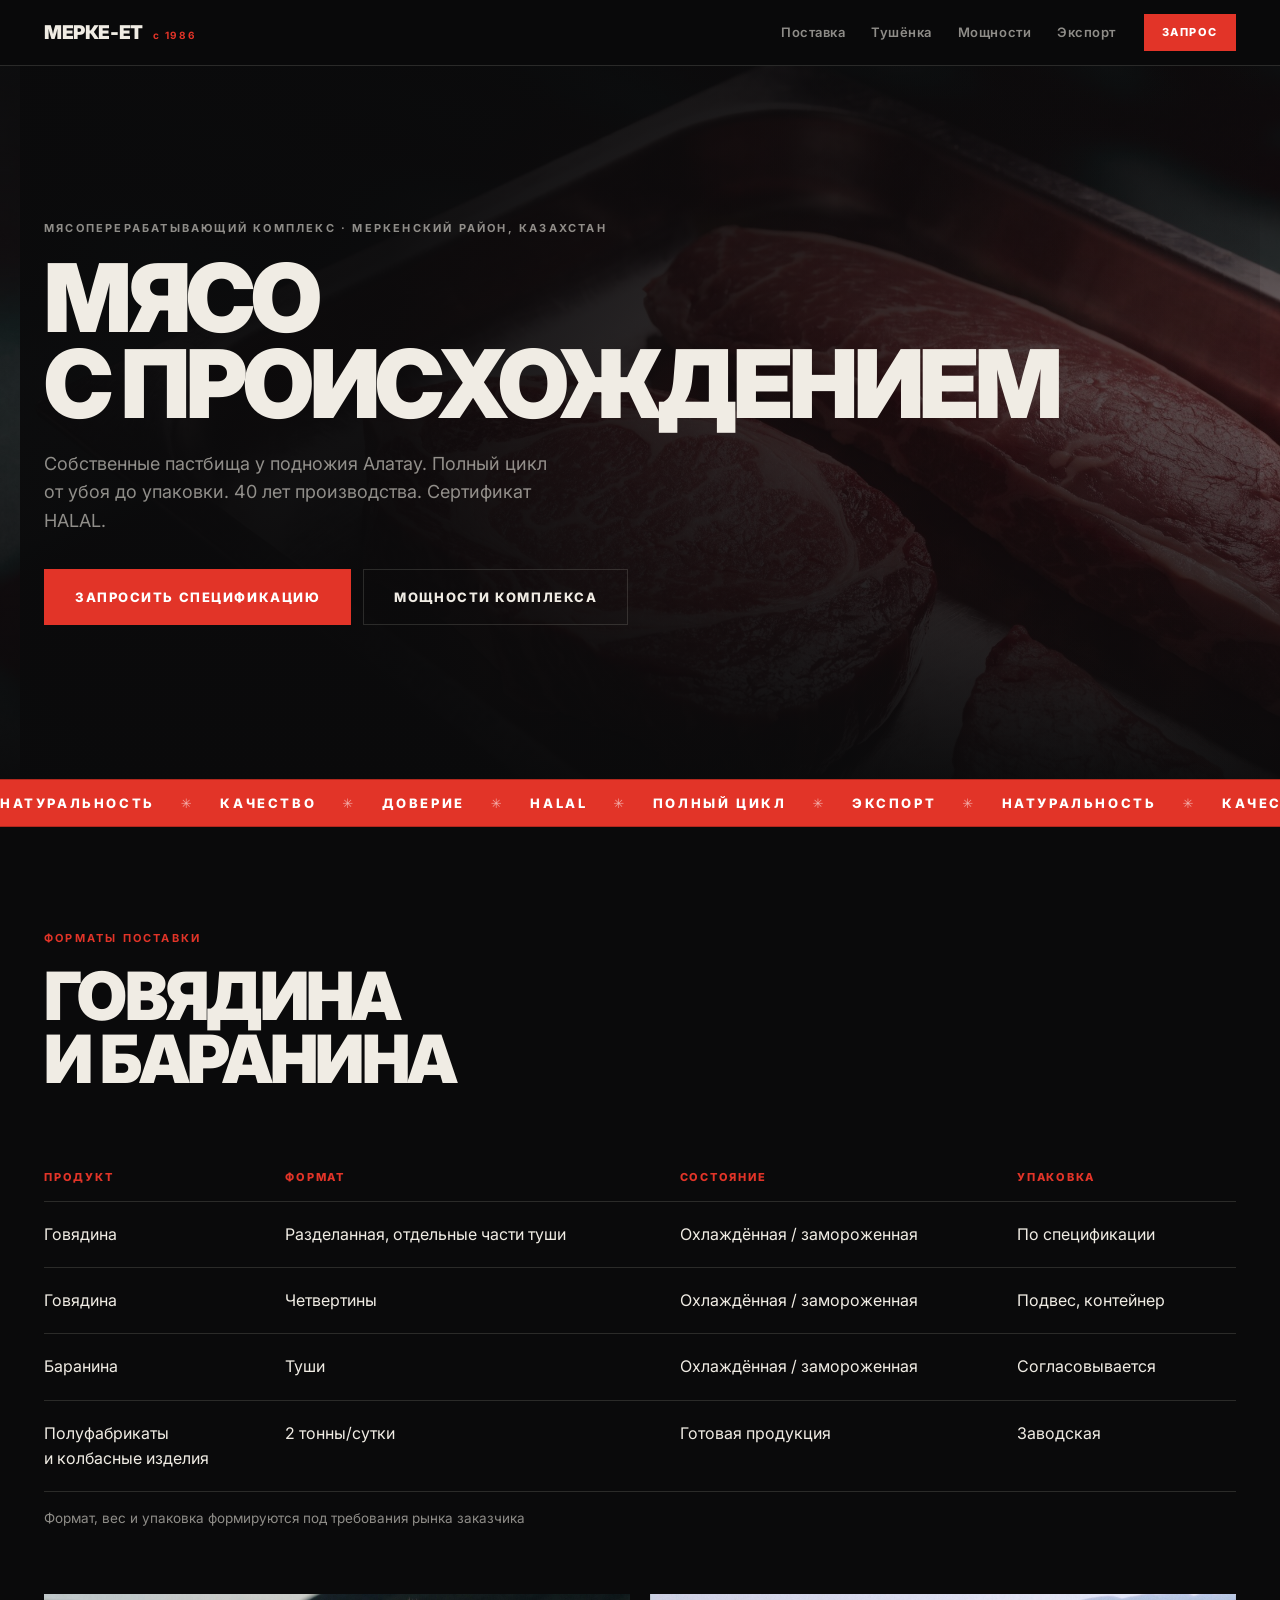
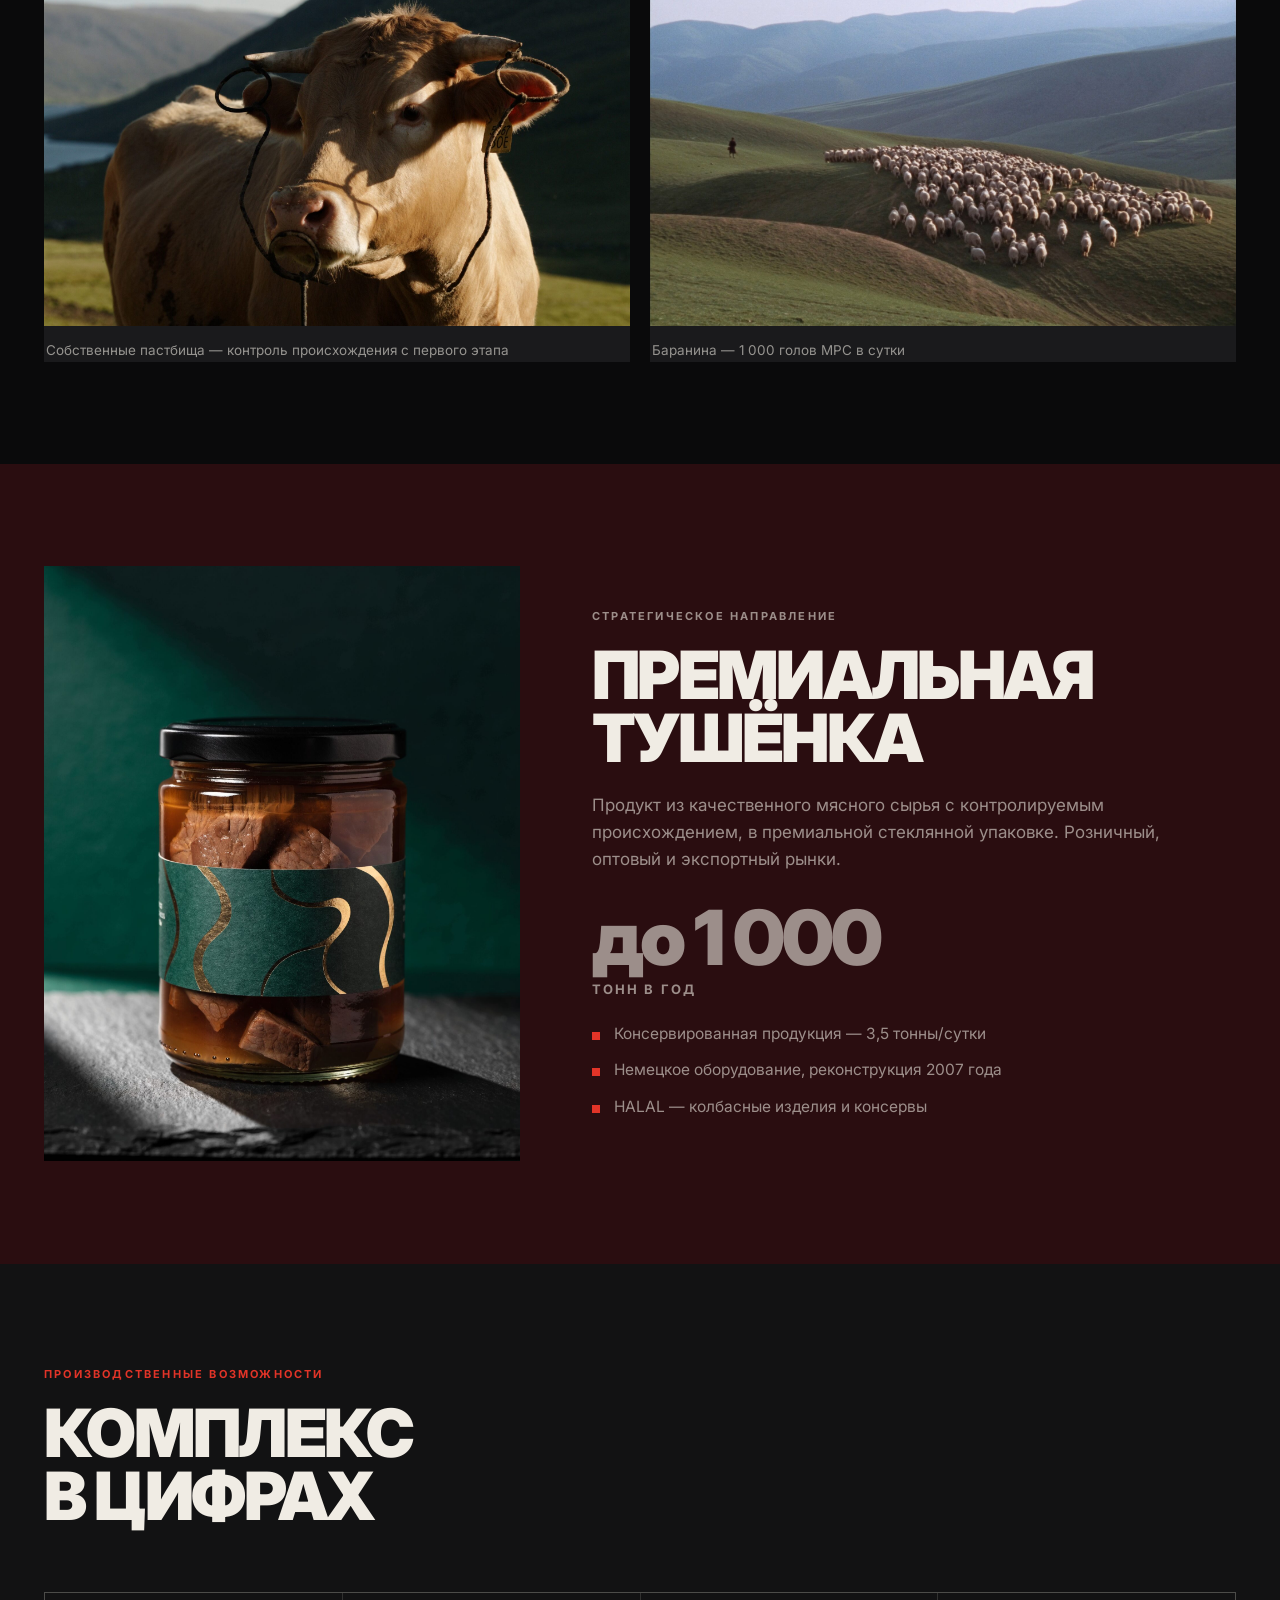
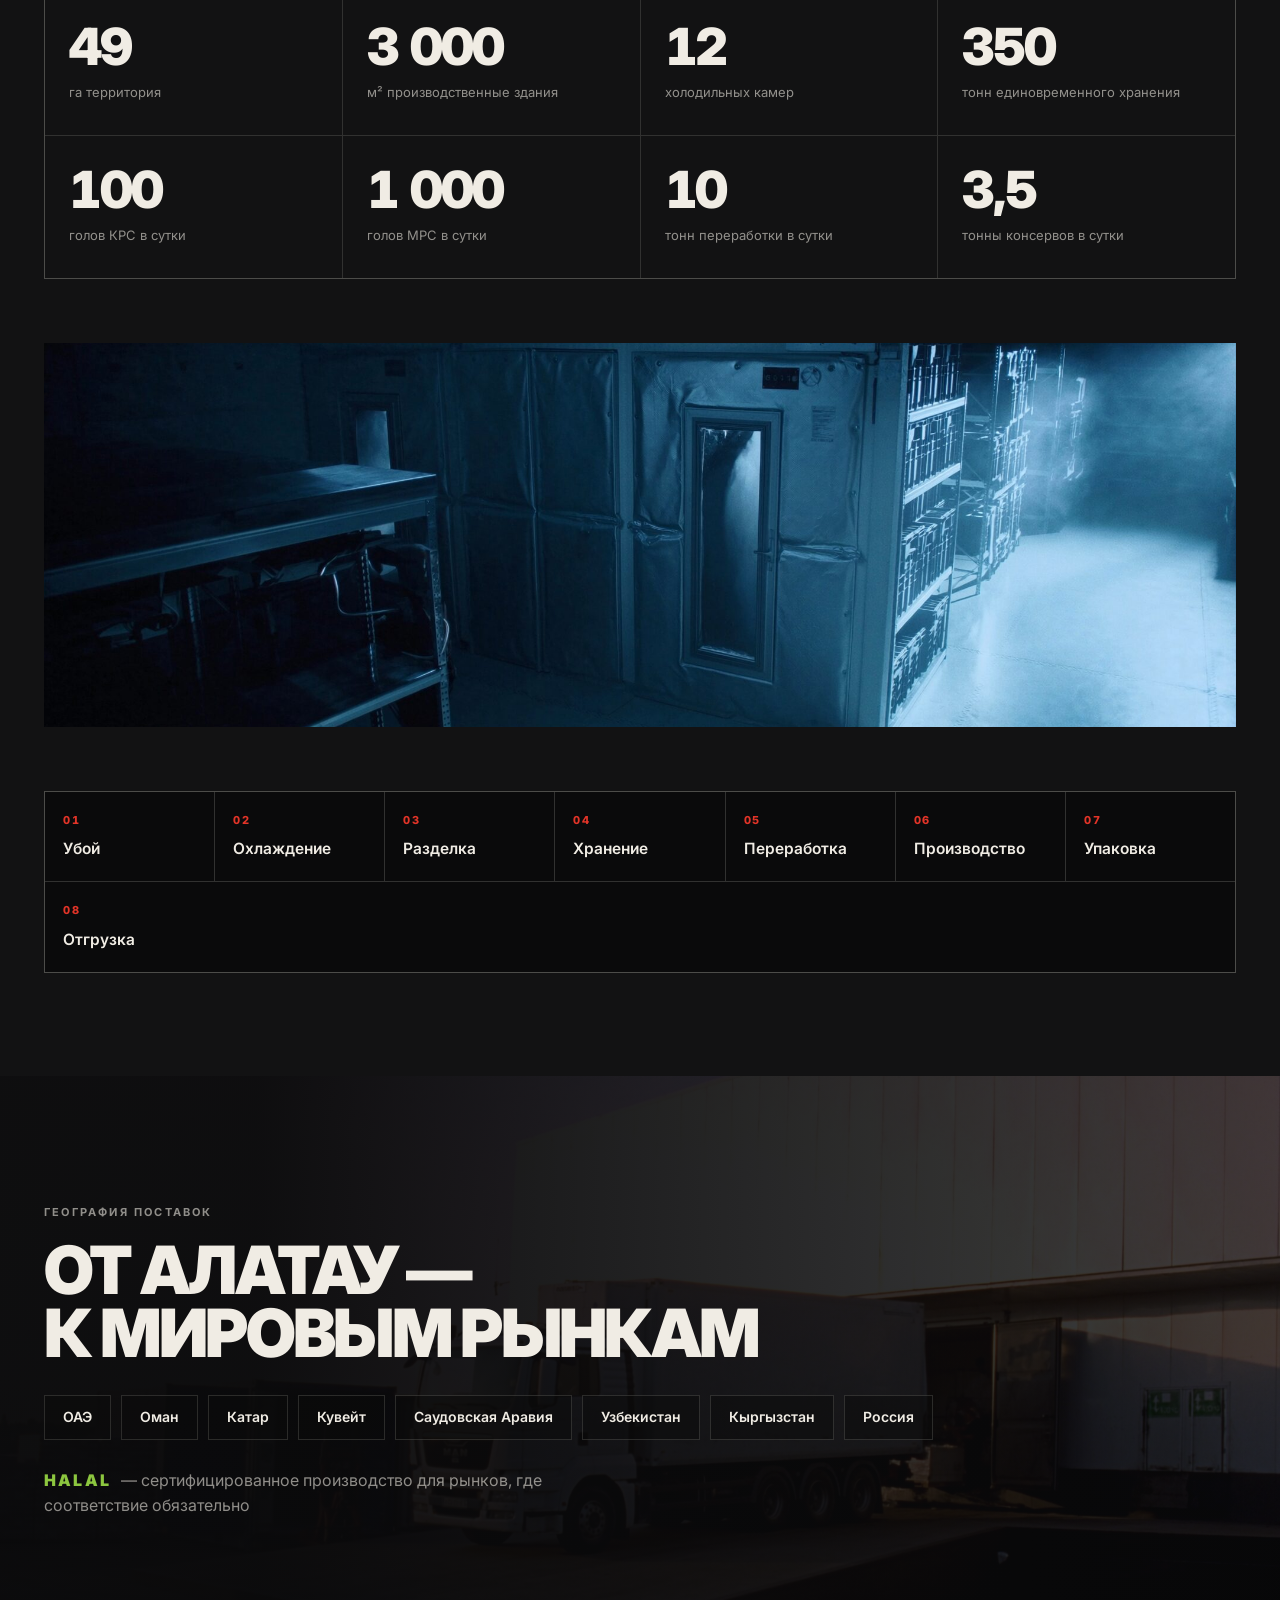
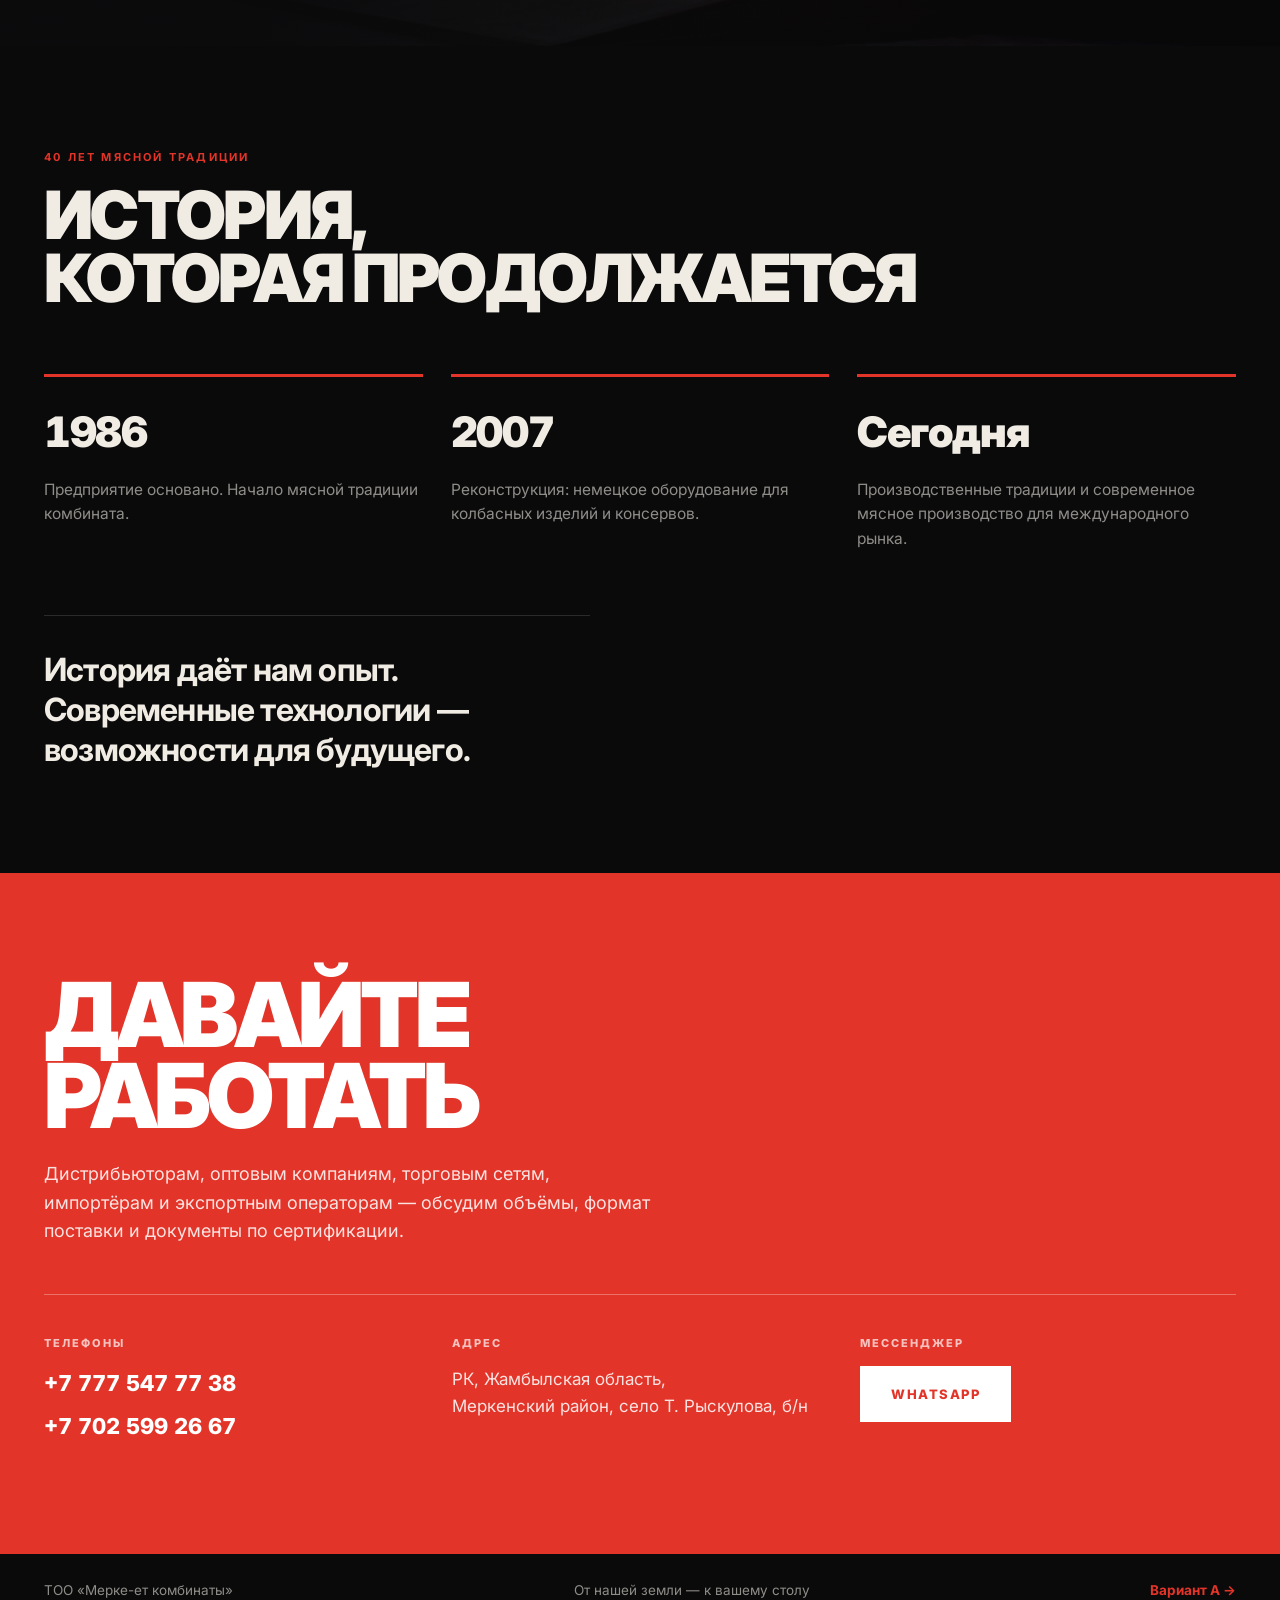
==== dark.html @ 7231f608 "Добавить вариант B — «мясной цех» Второй визуал на том же контенте: чёрный фон, плакатная типографик" ====
<!DOCTYPE html>
<html lang="ru">
<head>
<meta charset="utf-8"/>
<meta name="viewport" content="width=device-width,initial-scale=1"/>
<title>МЕРКЕ-ЕТ — вариант B</title>
<meta name="description" content="Мясоперерабатывающий комплекс «МЕРКЕ-ЕТ»: собственное сырьё, полный цикл, HALAL, экспорт. Альтернативный визуал."/>
<link rel="preconnect" href="https://fonts.googleapis.com"/>
<link rel="preconnect" href="https://fonts.gstatic.com" crossorigin/>
<link rel="stylesheet" href="https://fonts.googleapis.com/css2?family=Inter:wght@400;500;600;700;800;900&display=swap"/>
<link rel="stylesheet" href="assets/css/dark.css"/>
</head>
<body>

<header class="bar">
  <div class="bar__in">
    <a class="logo" href="#top">МЕРКЕ-ЕТ<span>с 1986</span></a>
    <nav class="menu">
      <a href="#supply">Поставка</a>
      <a href="#stew">Тушёнка</a>
      <a href="#power">Мощности</a>
      <a href="#world">Экспорт</a>
    </nav>
    <a class="pill" href="#talk">Запрос</a>
  </div>
</header>

<!-- Первый экран -->
<section class="open" id="top">
  <img class="open__img" src="assets/img/beef-cuts.jpg" alt="Отрубы премиальной говядины"/>
  <div class="open__in">
    <p class="kicker">Мясоперерабатывающий комплекс · Меркенский район, Казахстан</p>
    <h1 class="mega">МЯСО<br/>С ПРОИСХОЖДЕНИЕМ</h1>
    <p class="open__sub">
      Собственные пастбища у подножия Алатау. Полный цикл от убоя до упаковки.
      40 лет производства. Сертификат HALAL.
    </p>
    <div class="open__act">
      <a class="btn btn--red" href="#talk">Запросить спецификацию</a>
      <a class="btn btn--line" href="#power">Мощности комплекса</a>
    </div>
  </div>
</section>

<!-- Бегущая строка -->
<div class="ticker" aria-hidden="true">
  <div class="ticker__row">
    <span>натуральность</span><i>✳</i><span>качество</span><i>✳</i><span>доверие</span><i>✳</i>
    <span>halal</span><i>✳</i><span>полный цикл</span><i>✳</i><span>экспорт</span><i>✳</i>
    <span>натуральность</span><i>✳</i><span>качество</span><i>✳</i><span>доверие</span><i>✳</i>
    <span>halal</span><i>✳</i><span>полный цикл</span><i>✳</i><span>экспорт</span><i>✳</i>
  </div>
</div>

<!-- Поставка -->
<section class="blk" id="supply">
  <div class="in">
    <div class="head">
      <p class="kicker kicker--red">Форматы поставки</p>
      <h2 class="big">ГОВЯДИНА<br/>И БАРАНИНА</h2>
    </div>

    <div class="spec">
      <table>
        <caption>Формат, вес и упаковка формируются под требования рынка заказчика</caption>
        <thead>
          <tr><th>Продукт</th><th>Формат</th><th>Состояние</th><th>Упаковка</th></tr>
        </thead>
        <tbody>
          <tr><td>Говядина</td><td>Разделанная, отдельные части туши</td><td>Охлаждённая / замороженная</td><td>По спецификации</td></tr>
          <tr><td>Говядина</td><td>Четвертины</td><td>Охлаждённая / замороженная</td><td>Подвес, контейнер</td></tr>
          <tr><td>Баранина</td><td>Туши</td><td>Охлаждённая / замороженная</td><td>Согласовывается</td></tr>
          <tr><td>Полуфабрикаты<br/>и колбасные изделия</td><td>2 тонны/сутки</td><td>Готовая продукция</td><td>Заводская</td></tr>
        </tbody>
      </table>
    </div>

    <div class="duo">
      <figure class="fig"><img loading="lazy" src="assets/img/cattle.jpg" alt="Скот на пастбище"/><figcaption>Собственные пастбища — контроль происхождения с первого этапа</figcaption></figure>
      <figure class="fig"><img loading="lazy" src="assets/img/sheep-pasture.jpg" alt="Отара на пастбище"/><figcaption>Баранина — 1 000 голов МРС в сутки</figcaption></figure>
    </div>
  </div>
</section>

<!-- Тушёнка -->
<section class="stew" id="stew">
  <div class="in stew__grid">
    <figure class="stew__shot"><img loading="lazy" src="assets/img/canned-jar.jpg" alt="Премиальная тушёнка в стеклянной банке"/></figure>
    <div class="stew__txt">
      <p class="kicker kicker--red">Стратегическое направление</p>
      <h2 class="big">ПРЕМИАЛЬНАЯ<br/>ТУШЁНКА</h2>
      <p>
        Продукт из качественного мясного сырья с контролируемым происхождением,
        в премиальной стеклянной упаковке. Розничный, оптовый и экспортный рынки.
      </p>
      <p class="huge">до 1 000 <small>тонн в год</small></p>
      <ul class="dots">
        <li>Консервированная продукция — 3,5 тонны/сутки</li>
        <li>Немецкое оборудование, реконструкция 2007 года</li>
        <li>HALAL — колбасные изделия и консервы</li>
      </ul>
    </div>
  </div>
</section>

<!-- Мощности -->
<section class="blk blk--edge" id="power">
  <div class="in">
    <div class="head">
      <p class="kicker kicker--red">Производственные возможности</p>
      <h2 class="big">КОМПЛЕКС<br/>В ЦИФРАХ</h2>
    </div>

    <div class="nums">
      <article><b>49</b><span>га территория</span></article>
      <article><b>3 000</b><span>м² производственные здания</span></article>
      <article><b>12</b><span>холодильных камер</span></article>
      <article><b>350</b><span>тонн единовременного хранения</span></article>
      <article><b>100</b><span>голов КРС в сутки</span></article>
      <article><b>1 000</b><span>голов МРС в сутки</span></article>
      <article><b>10</b><span>тонн переработки в сутки</span></article>
      <article><b>3,5</b><span>тонны консервов в сутки</span></article>
    </div>

    <figure class="wide"><img loading="lazy" src="assets/img/cold-storage.jpg" alt="Холодильная камера"/></figure>

    <ol class="rail" aria-label="Полный цикл производства">
      <li><i>01</i>Убой</li><li><i>02</i>Охлаждение</li><li><i>03</i>Разделка</li><li><i>04</i>Хранение</li>
      <li><i>05</i>Переработка</li><li><i>06</i>Производство</li><li><i>07</i>Упаковка</li><li><i>08</i>Отгрузка</li>
    </ol>
  </div>
</section>

<!-- Экспорт -->
<section class="world" id="world">
  <img class="world__img" src="assets/img/shipping.jpg" alt="Отгрузка продукции"/>
  <div class="in world__in">
    <p class="kicker">География поставок</p>
    <h2 class="big">ОТ АЛАТАУ —<br/>К МИРОВЫМ РЫНКАМ</h2>
    <ul class="geo">
      <li>ОАЭ</li><li>Оман</li><li>Катар</li><li>Кувейт</li>
      <li>Саудовская Аравия</li><li>Узбекистан</li><li>Кыргызстан</li><li>Россия</li>
    </ul>
    <p class="halal"><b>HALAL</b> — сертифицированное производство для рынков, где соответствие обязательно</p>
  </div>
</section>

<!-- История -->
<section class="blk" id="story">
  <div class="in">
    <div class="head">
      <p class="kicker kicker--red">40 лет мясной традиции</p>
      <h2 class="big">ИСТОРИЯ,<br/>КОТОРАЯ ПРОДОЛЖАЕТСЯ</h2>
    </div>
    <div class="years">
      <article><b>1986</b><p>Предприятие основано. Начало мясной традиции комбината.</p></article>
      <article><b>2007</b><p>Реконструкция: немецкое оборудование для колбасных изделий и консервов.</p></article>
      <article><b>Сегодня</b><p>Производственные традиции и современное мясное производство для международного рынка.</p></article>
    </div>
    <blockquote class="quote">История даёт нам опыт. Современные технологии — возможности для будущего.</blockquote>
  </div>
</section>

<!-- Контакты -->
<section class="talk" id="talk">
  <div class="in">
    <h2 class="mega mega--sm">ДАВАЙТЕ<br/>РАБОТАТЬ</h2>
    <p class="talk__sub">
      Дистрибьюторам, оптовым компаниям, торговым сетям, импортёрам и экспортным
      операторам — обсудим объёмы, формат поставки и документы по сертификации.
    </p>
    <div class="talk__grid">
      <div>
        <span class="lbl">Телефоны</span>
        <a href="tel:+77775477738">+7 777 547 77 38</a>
        <a href="tel:+77025992667">+7 702 599 26 67</a>
      </div>
      <div>
        <span class="lbl">Адрес</span>
        <p>РК, Жамбылская область,<br/>Меркенский район, село Т. Рыскулова, б/н</p>
      </div>
      <div>
        <span class="lbl">Мессенджер</span>
        <a class="btn btn--red" href="https://wa.me/77025992667">WhatsApp</a>
      </div>
    </div>
  </div>
</section>

<footer class="foot">
  <div class="in foot__in">
    <span>ТОО «Мерке-ет комбинаты»</span>
    <span>От нашей земли — к вашему столу</span>
    <a href="index.html">Вариант A →</a>
  </div>
</footer>

<script>
document.querySelectorAll('img').forEach(function (img) {
  img.addEventListener('error', function () { img.classList.add('is-missing'); });
  if (img.complete && img.naturalWidth === 0) { img.classList.add('is-missing'); }
});
</script>

</body>
</html>
---- assets/css/dark.css ----
/* ==========================================================================
   МЕРКЕ-ЕТ — вариант B «мясной цех»
   Чёрный фон, плакатная типографика, мясной красный акцент.
   Фирменный лайм оставлен на HALAL и производственных цифрах.
   ========================================================================== */

:root{
  --void:   #0A0A0B;   /* основной фон */
  --coal:   #121213;   /* поверхность */
  --coal2:  #1A1A1C;   /* поверхность светлее */
  --blood:  #2A0D10;   /* тёмно-мясной для полос */
  --red:    #E23428;   /* мясной акцент */
  --red-dim:#B2271D;
  --lime:   #8CC63F;   /* фирменный лайм */
  --bone:   #F0ECE4;   /* основной текст */
  --ash:    rgba(240,236,228,.58);
  --hair:   rgba(240,236,228,.14);

  --f: "Inter", -apple-system, "Segoe UI", system-ui, sans-serif;
  --wrap: 1240px;
  --pad: 24px;
}

*{ box-sizing:border-box; }
html{ scroll-behavior:smooth; }

body{
  margin:0;
  background:var(--void);
  color:var(--bone);
  font-family:var(--f);
  font-size:17px;
  line-height:1.58;
  -webkit-font-smoothing:antialiased;
}

img{ max-width:100%; display:block; }
img.is-missing{ display:none; }
a{ color:inherit; }
:focus-visible{ outline:2px solid var(--red); outline-offset:3px; }

@media (prefers-reduced-motion:reduce){
  html{ scroll-behavior:auto; }
  *{ animation:none !important; transition:none !important; }
}

.in{
  width:100%;
  max-width:var(--wrap);
  margin-inline:auto;
  padding-inline:var(--pad);
}

/* ── Типографика ───────────────────────────────────────────── */

.mega{
  margin:0 0 24px;
  font-size:clamp(38px, 7.4vw, 104px);
  font-weight:900;
  line-height:.9;
  letter-spacing:-.045em;
  text-transform:uppercase;
  text-wrap:balance;
}
.mega--sm{ font-size:clamp(38px, 7vw, 96px); }

.big{
  margin:0;
  font-size:clamp(30px, 5.2vw, 68px);
  font-weight:900;
  line-height:.95;
  letter-spacing:-.04em;
  text-transform:uppercase;
}

.kicker{
  margin:0 0 18px;
  font-size:11px;
  font-weight:700;
  letter-spacing:.2em;
  text-transform:uppercase;
  color:var(--ash);
}
.kicker--red{ color:var(--red); }

.huge{
  margin:26px 0;
  font-size:clamp(40px, 6vw, 76px);
  font-weight:900;
  letter-spacing:-.04em;
  line-height:1;
  color:var(--lime);
}
.huge small{
  display:block;
  margin-top:8px;
  font-size:13px;
  font-weight:700;
  letter-spacing:.16em;
  text-transform:uppercase;
  color:var(--ash);
}

/* ── Кнопки ────────────────────────────────────────────────── */

.btn{
  display:inline-flex;
  align-items:center;
  justify-content:center;
  height:56px;
  padding:0 30px;
  font-size:13px;
  font-weight:800;
  letter-spacing:.12em;
  text-transform:uppercase;
  text-decoration:none;
  border-radius:0;
  transition:background-color .2s ease, color .2s ease, border-color .2s ease;
}
.btn--red{ background:var(--red); color:#fff; border:1px solid var(--red); }
.btn--red:hover{ background:var(--red-dim); border-color:var(--red-dim); }
.btn--line{ background:transparent; color:var(--bone); border:1px solid var(--hair); }
.btn--line:hover{ border-color:var(--bone); }

/* ── Шапка ─────────────────────────────────────────────────── */

.bar{
  position:sticky;
  top:0;
  z-index:60;
  background:rgba(10,10,11,.92);
  backdrop-filter:blur(14px);
  border-bottom:1px solid var(--hair);
}
.bar__in{
  max-width:var(--wrap);
  margin-inline:auto;
  padding:14px var(--pad);
  display:flex;
  align-items:center;
  gap:28px;
}
.logo{
  margin-right:auto;
  font-size:19px;
  font-weight:900;
  letter-spacing:-.02em;
  text-decoration:none;
  display:flex;
  align-items:baseline;
  gap:10px;
}
.logo span{
  font-size:10px;
  font-weight:700;
  letter-spacing:.18em;
  color:var(--red);
}
.menu{ display:flex; gap:26px; }
.menu a{
  font-size:13px;
  font-weight:600;
  letter-spacing:.04em;
  color:var(--ash);
  text-decoration:none;
}
.menu a:hover{ color:var(--bone); }
.pill{
  padding:10px 18px;
  font-size:11px;
  font-weight:800;
  letter-spacing:.14em;
  text-transform:uppercase;
  text-decoration:none;
  color:#fff;
  background:var(--red);
}

/* ── Первый экран ──────────────────────────────────────────── */

.open{ position:relative; background:var(--blood); overflow:hidden; }
.open__img{
  position:absolute;
  inset:0;
  width:100%;
  height:100%;
  object-fit:cover;
  opacity:.5;
}
.open__in{
  position:relative;
  max-width:var(--wrap);
  margin-inline:auto;
  padding-inline:var(--pad);
  padding-block:clamp(80px, 12vw, 170px);
  background:linear-gradient(90deg, rgba(10,10,11,.92) 30%, rgba(10,10,11,.12) 100%);
  background-clip:padding-box;
}
.open::after{
  content:"";
  position:absolute;
  inset:0;
  background:linear-gradient(180deg, rgba(10,10,11,.75) 0%, rgba(10,10,11,.25) 45%, rgba(10,10,11,.95) 100%);
  pointer-events:none;
}
.open__in{ z-index:2; }
.open__sub{
  max-width:46ch;
  margin:0 0 34px;
  font-size:18px;
  color:var(--ash);
}
.open__act{ display:flex; flex-wrap:wrap; gap:12px; }

/* ── Бегущая строка ────────────────────────────────────────── */

.ticker{
  background:var(--red);
  color:#fff;
  overflow:hidden;
  border-block:1px solid var(--red-dim);
}
.ticker__row{
  display:flex;
  gap:26px;
  align-items:center;
  padding:13px 0;
  white-space:nowrap;
  font-size:13px;
  font-weight:800;
  letter-spacing:.2em;
  text-transform:uppercase;
  animation:slide 34s linear infinite;
}
.ticker i{ font-style:normal; opacity:.6; }
@keyframes slide{
  from{ transform:translateX(0); }
  to{ transform:translateX(-50%); }
}

/* ── Блоки ─────────────────────────────────────────────────── */

.blk{ padding-block:clamp(64px, 8vw, 118px); }
.blk--edge{ background:var(--coal); }

.head{ margin-bottom:clamp(36px, 5vw, 64px); }

/* Таблица спецификации */
.spec{ overflow-x:auto; }
.spec table{
  width:100%;
  min-width:680px;
  border-collapse:collapse;
  text-align:left;
}
.spec caption{
  caption-side:bottom;
  padding-top:16px;
  font-size:13.5px;
  color:var(--ash);
  text-align:left;
}
.spec th{
  padding:14px 18px 14px 0;
  font-size:11px;
  font-weight:800;
  letter-spacing:.16em;
  text-transform:uppercase;
  color:var(--red);
  border-bottom:1px solid var(--hair);
}
.spec td{
  padding:20px 18px 20px 0;
  font-size:16px;
  border-bottom:1px solid var(--hair);
  vertical-align:top;
}
.spec tbody tr:hover td{ background:rgba(226,52,40,.06); }

.duo{
  display:grid;
  grid-template-columns:1fr 1fr;
  gap:20px;
  margin-top:clamp(36px, 5vw, 64px);
}
.fig{ margin:0; background:var(--coal2); }
.fig img{ width:100%; height:clamp(220px, 26vw, 340px); object-fit:cover; }
.fig figcaption{ padding:14px 2px 0; font-size:13.5px; color:var(--ash); }

/* ── Тушёнка ───────────────────────────────────────────────── */

.stew{ background:var(--blood); padding-block:clamp(64px, 8vw, 118px); }
.stew__grid{
  display:grid;
  grid-template-columns:.85fr 1.15fr;
  gap:clamp(32px, 6vw, 72px);
  align-items:center;
}
.stew__shot{ margin:0; }
.stew__shot img{ width:100%; aspect-ratio:4/5; object-fit:cover; }
.stew__txt p{ max-width:52ch; color:var(--ash); }
.stew__txt .big{ margin-bottom:22px; }

.dots{ list-style:none; margin:0; padding:0; display:grid; gap:12px; }
.dots li{
  position:relative;
  padding-left:22px;
  font-size:15.5px;
  color:var(--ash);
}
.dots li::before{
  content:"";
  position:absolute;
  left:0;
  top:10px;
  width:8px;
  height:8px;
  background:var(--red);
}

/* ── Цифры ─────────────────────────────────────────────────── */

.nums{
  display:grid;
  grid-template-columns:repeat(4, 1fr);
  gap:1px;
  background:var(--hair);
  border:1px solid var(--hair);
}
.nums article{
  background:var(--coal);
  padding:28px 24px 32px;
  display:flex;
  flex-direction:column;
  gap:10px;
}
.nums b{
  font-size:clamp(32px, 4vw, 52px);
  font-weight:900;
  letter-spacing:-.04em;
  line-height:1;
  font-variant-numeric:tabular-nums;
}
.nums span{ font-size:13px; color:var(--ash); }

.wide{ margin:clamp(36px, 5vw, 64px) 0 0; background:var(--coal2); }
.wide img{ width:100%; height:clamp(220px, 30vw, 420px); object-fit:cover; }

.rail{
  list-style:none;
  display:flex;
  flex-wrap:wrap;
  gap:1px;
  margin:clamp(36px, 5vw, 64px) 0 0;
  padding:0;
  background:var(--hair);
  border:1px solid var(--hair);
}
.rail li{
  flex:1 1 150px;
  background:var(--void);
  padding:20px 18px;
  font-size:15.5px;
  font-weight:600;
  display:flex;
  flex-direction:column;
  gap:8px;
}
.rail i{
  font-style:normal;
  font-size:11px;
  font-weight:800;
  letter-spacing:.16em;
  color:var(--red);
  font-variant-numeric:tabular-nums;
}

/* ── Экспорт ───────────────────────────────────────────────── */

.world{ position:relative; background:var(--void); overflow:hidden; }
.world__img{
  position:absolute;
  inset:0;
  width:100%;
  height:100%;
  object-fit:cover;
  opacity:.34;
}
.world::after{
  content:"";
  position:absolute;
  inset:0;
  background:linear-gradient(90deg, rgba(10,10,11,.95) 20%, rgba(10,10,11,.35) 100%);
}
.world__in{ position:relative; z-index:2; padding-block:clamp(72px, 10vw, 140px); }
.world__in .big{ margin-bottom:30px; }

.geo{
  list-style:none;
  display:flex;
  flex-wrap:wrap;
  gap:10px;
  margin:0 0 28px;
  padding:0;
}
.geo li{
  padding:10px 18px;
  border:1px solid var(--hair);
  font-size:14px;
  font-weight:600;
  background:rgba(10,10,11,.5);
}
.halal{ margin:0; font-size:16px; color:var(--ash); max-width:54ch; }
.halal b{
  color:var(--lime);
  font-weight:900;
  letter-spacing:.14em;
  margin-right:6px;
}

/* ── История ───────────────────────────────────────────────── */

.years{
  display:grid;
  grid-template-columns:repeat(3, 1fr);
  gap:28px;
}
.years article{ padding-top:22px; border-top:3px solid var(--red); }
.years b{
  display:block;
  font-size:clamp(26px, 3.4vw, 42px);
  font-weight:900;
  letter-spacing:-.03em;
  margin-bottom:12px;
  font-variant-numeric:tabular-nums;
}
.years p{ margin:0; font-size:15.5px; color:var(--ash); }

.quote{
  margin:clamp(40px, 5vw, 70px) 0 0;
  padding-top:34px;
  border-top:1px solid var(--hair);
  font-size:clamp(20px, 2.8vw, 32px);
  font-weight:700;
  letter-spacing:-.025em;
  line-height:1.25;
  max-width:26ch;
}

/* ── Контакты ──────────────────────────────────────────────── */

.talk{ background:var(--red); color:#fff; padding-block:clamp(64px, 8vw, 118px); }
.talk__sub{ max-width:56ch; font-size:18px; color:rgba(255,255,255,.86); margin:0 0 48px; }
.talk__grid{
  display:grid;
  grid-template-columns:repeat(3, 1fr);
  gap:32px;
  padding-top:40px;
  border-top:1px solid rgba(255,255,255,.3);
}
.talk .lbl{
  display:block;
  font-size:11px;
  font-weight:800;
  letter-spacing:.18em;
  text-transform:uppercase;
  color:rgba(255,255,255,.7);
  margin-bottom:14px;
}
.talk__grid a[href^="tel"]{
  display:block;
  font-size:22px;
  font-weight:800;
  text-decoration:none;
  margin-bottom:8px;
  font-variant-numeric:tabular-nums;
}
.talk__grid p{ margin:0; color:rgba(255,255,255,.86); }
.talk .btn--red{ background:#fff; color:var(--red); border-color:#fff; }
.talk .btn--red:hover{ background:rgba(255,255,255,.88); }

/* ── Подвал ────────────────────────────────────────────────── */

.foot{ background:var(--void); padding-block:26px; font-size:13.5px; color:var(--ash); }
.foot__in{ display:flex; flex-wrap:wrap; gap:14px; justify-content:space-between; }
.foot a{ color:var(--red); text-decoration:none; font-weight:700; }

/* ── Адаптив ───────────────────────────────────────────────── */

@media (max-width:980px){
  .menu{ display:none; }
  .nums{ grid-template-columns:repeat(2, 1fr); }
  .stew__grid{ grid-template-columns:1fr; }
  .years{ grid-template-columns:1fr; }
  .talk__grid{ grid-template-columns:1fr 1fr; }
  .open__in{ background:none; }
}

@media (max-width:640px){
  body{ font-size:16px; }
  .duo{ grid-template-columns:1fr; }
  .nums{ grid-template-columns:1fr; }
  .talk__grid{ grid-template-columns:1fr; }
  .open__act .btn{ width:100%; }
}
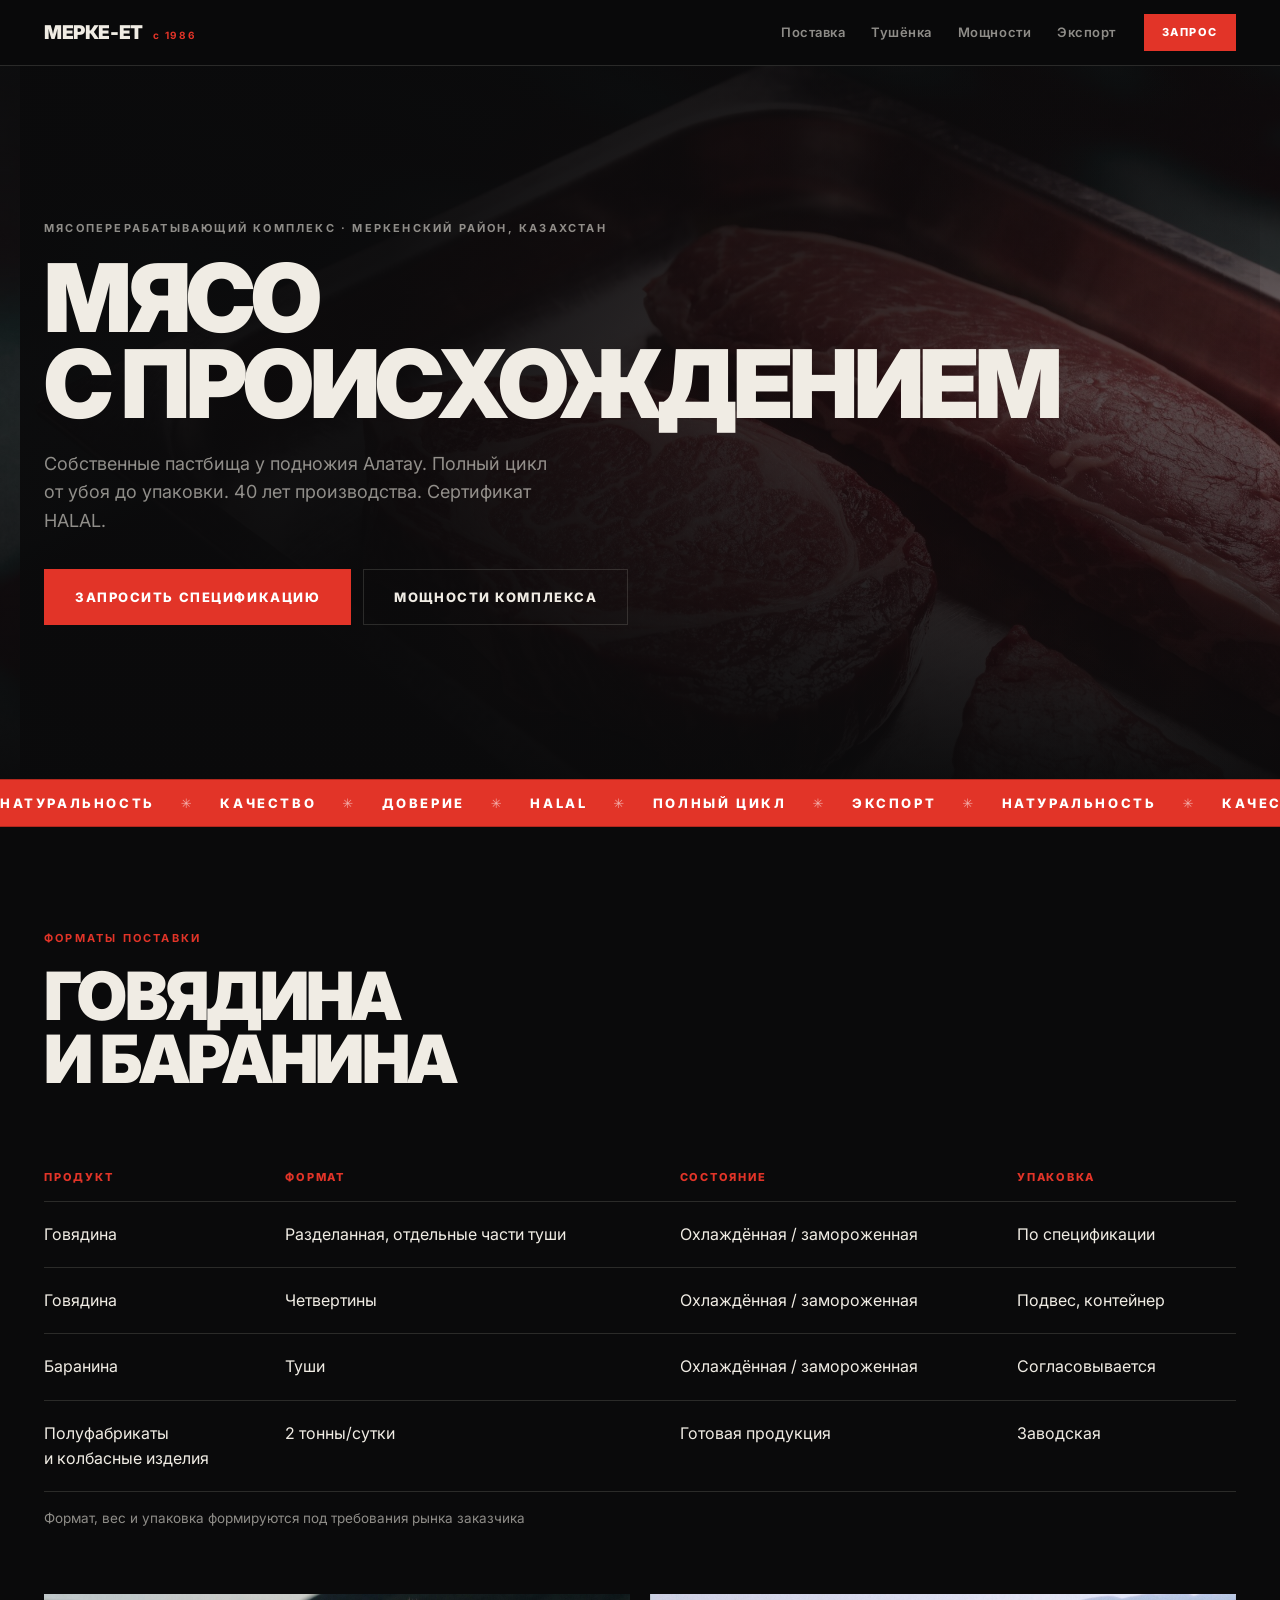
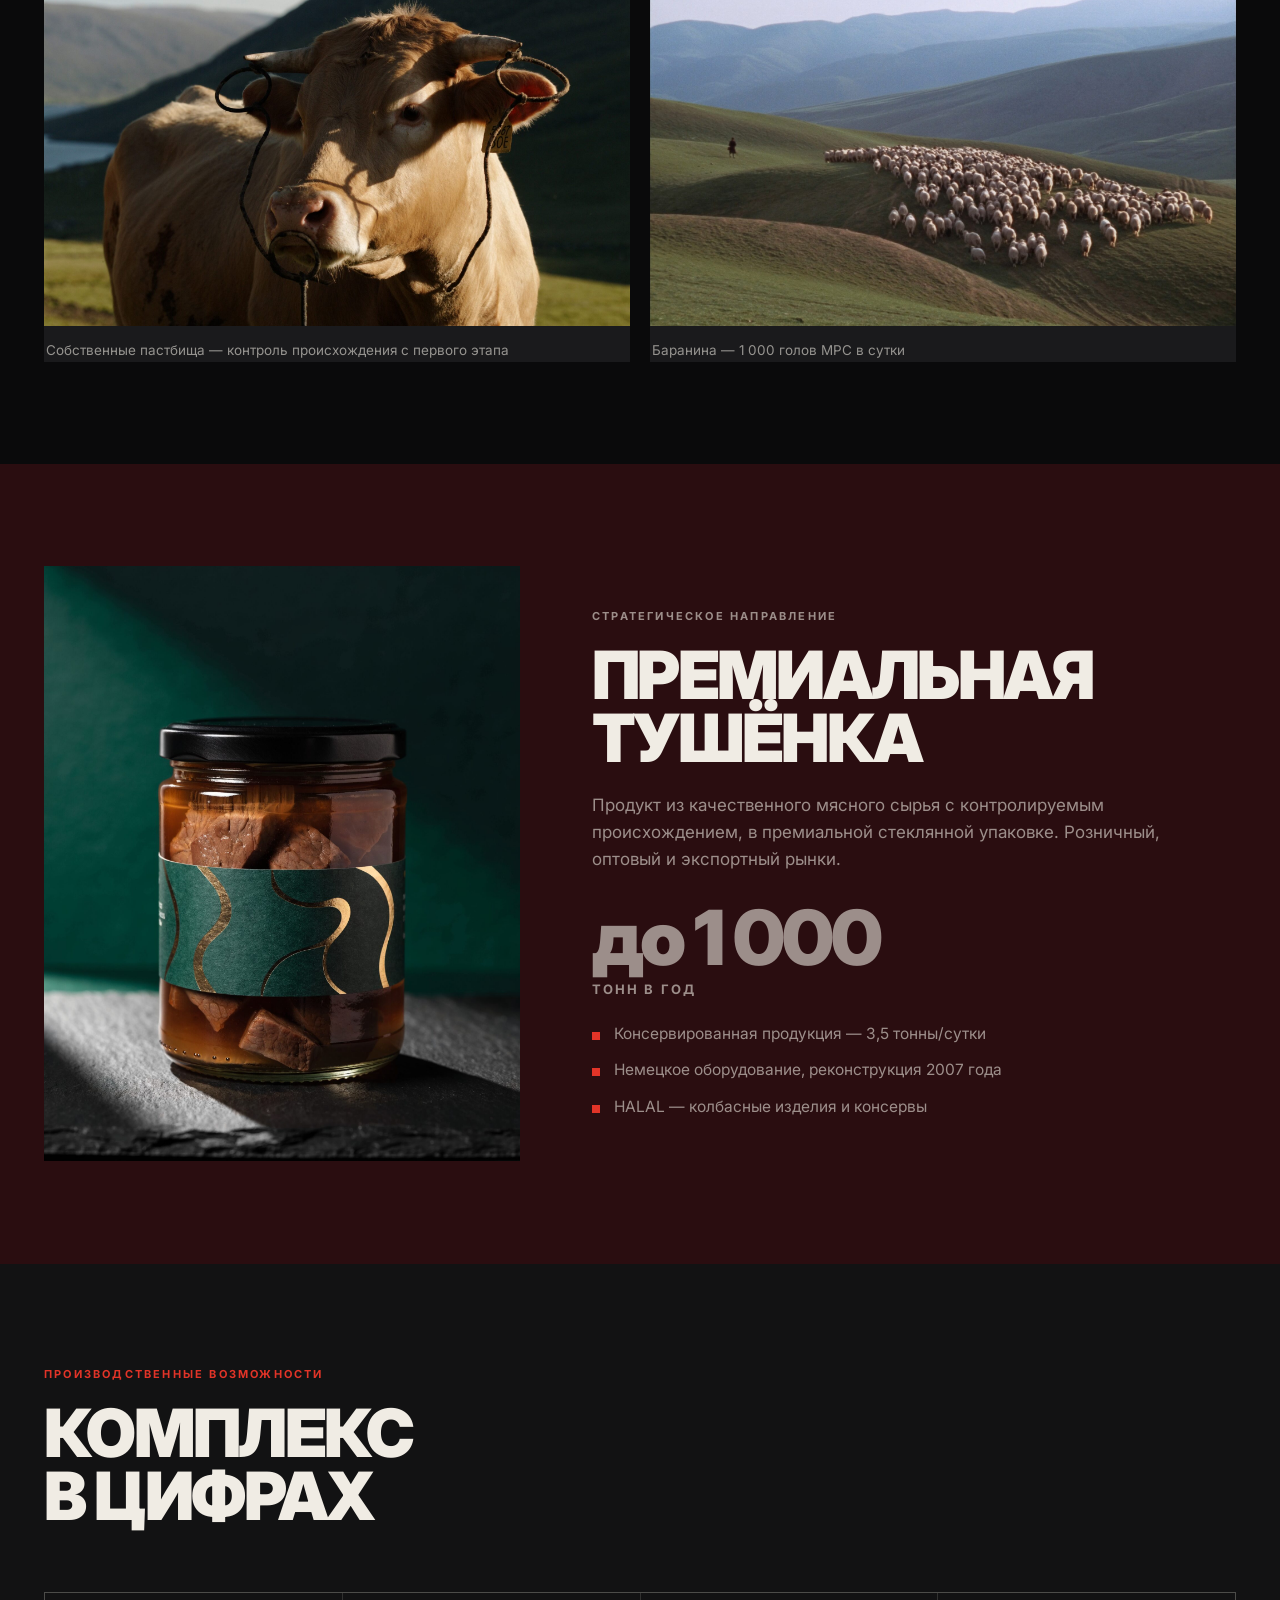
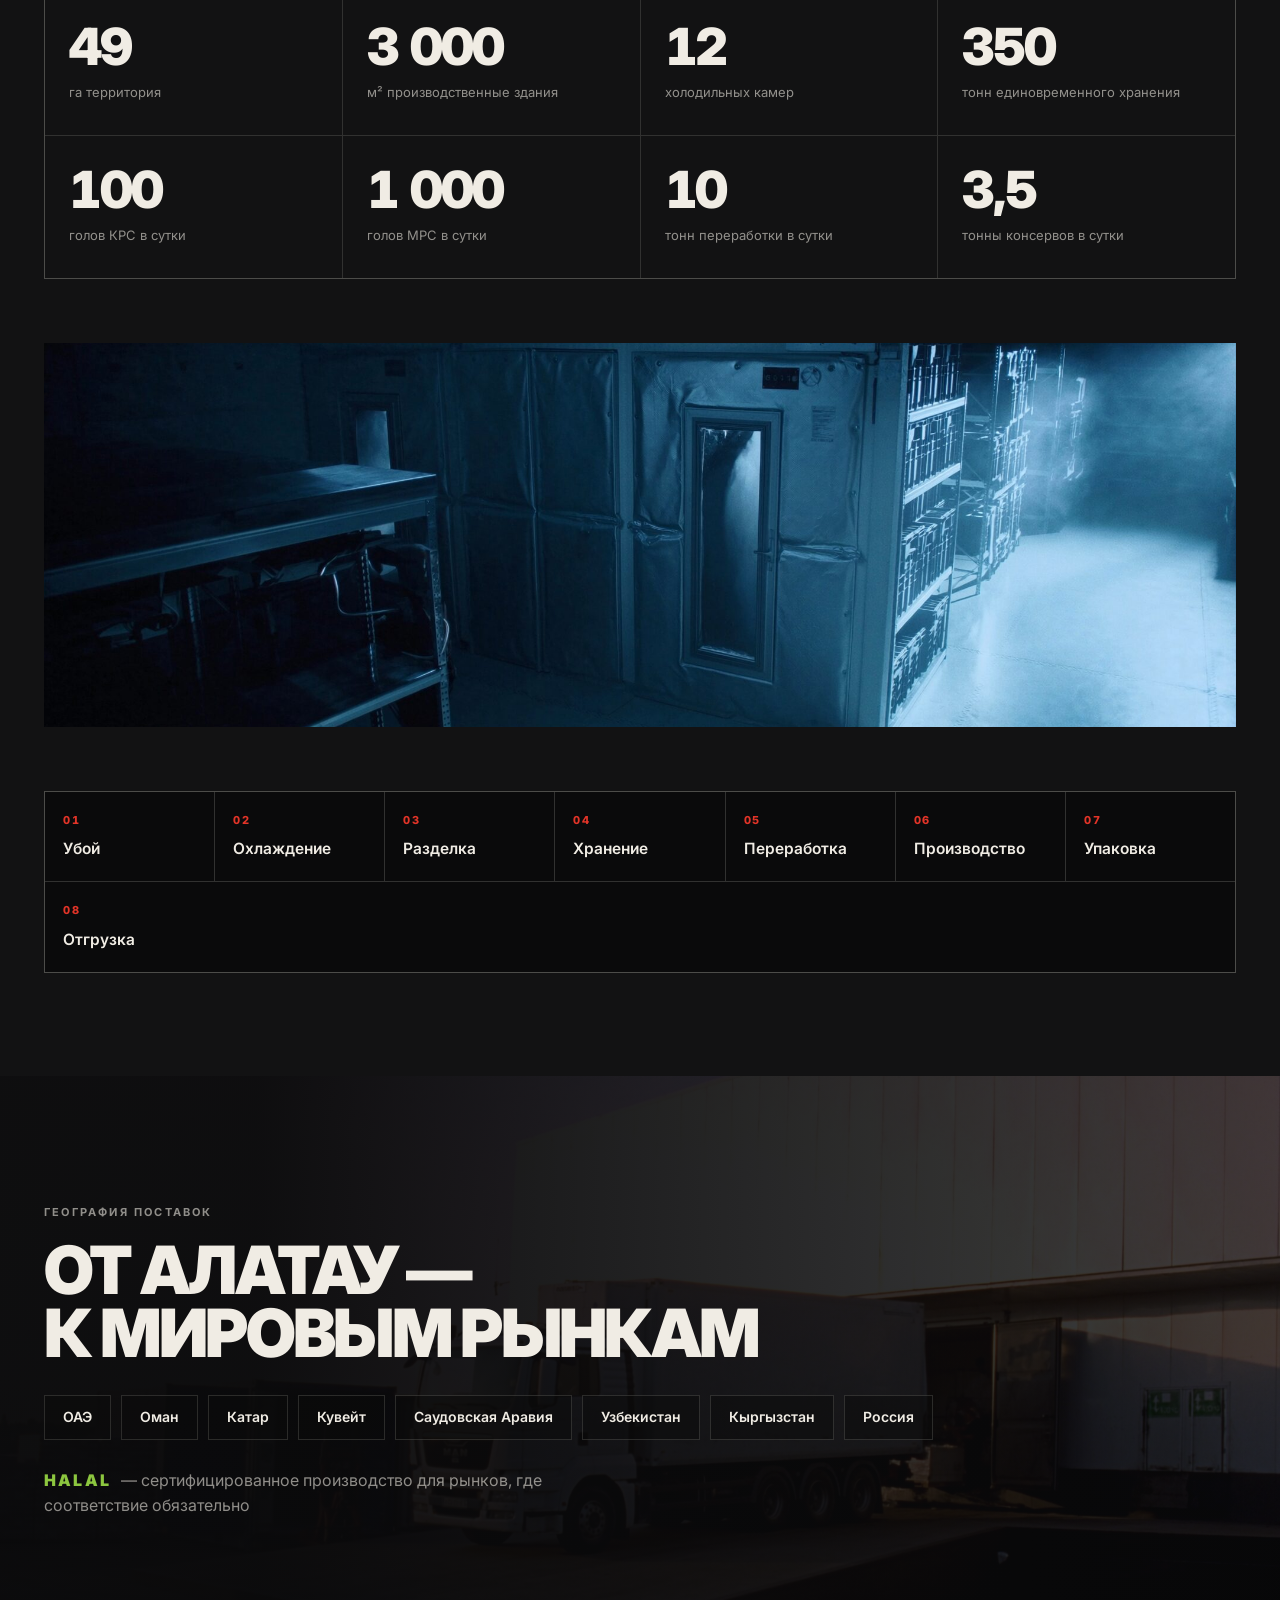
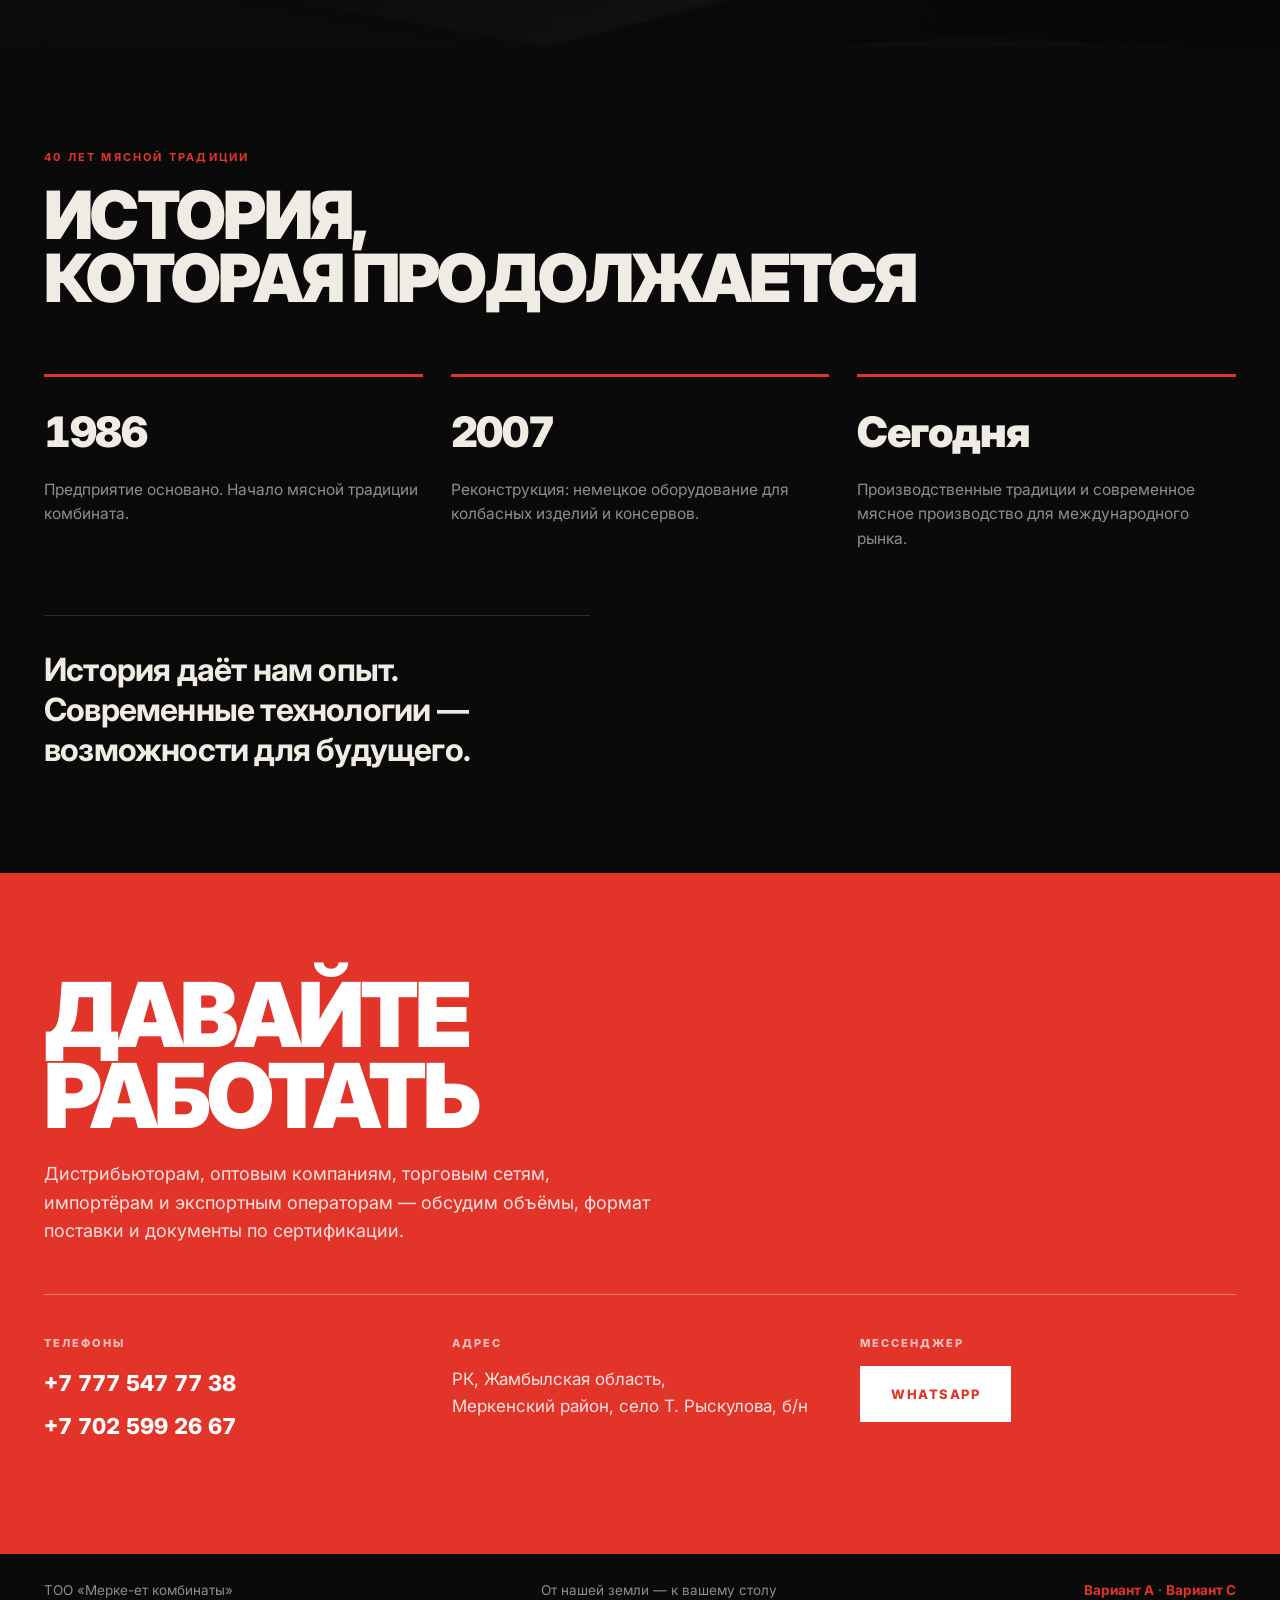
==== commit 5b6bdfa3: "Добавить вариант C — «бакалея» Третий визуал по референсу Heyday Canning: кремовая бумага, заголовок" ====
--- a/dark.html
+++ b/dark.html
@@ -191,7 +191,7 @@
   <div class="in foot__in">
     <span>ТОО «Мерке-ет комбинаты»</span>
     <span>От нашей земли — к вашему столу</span>
-    <a href="index.html">Вариант A →</a>
+    <span><a href="index.html">Вариант A</a> · <a href="retro.html">Вариант C</a></span>
   </div>
 </footer>
 
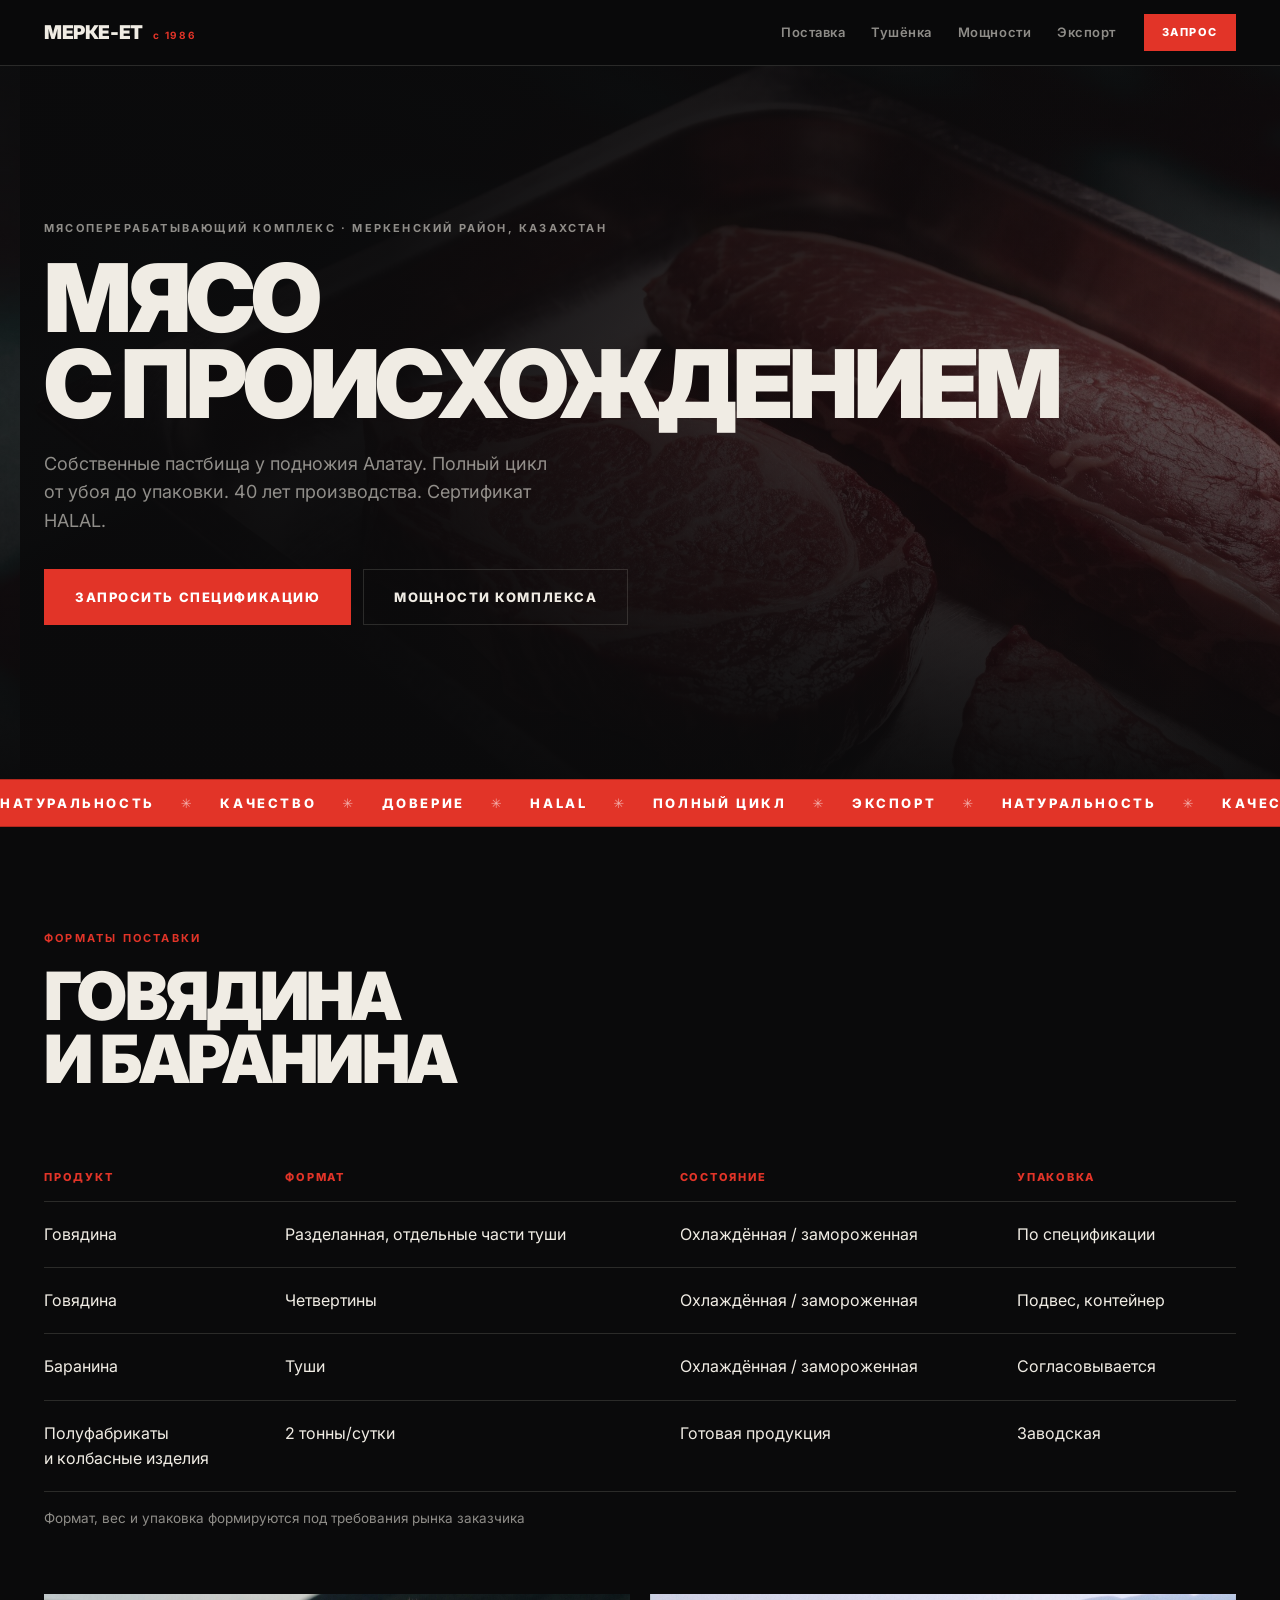
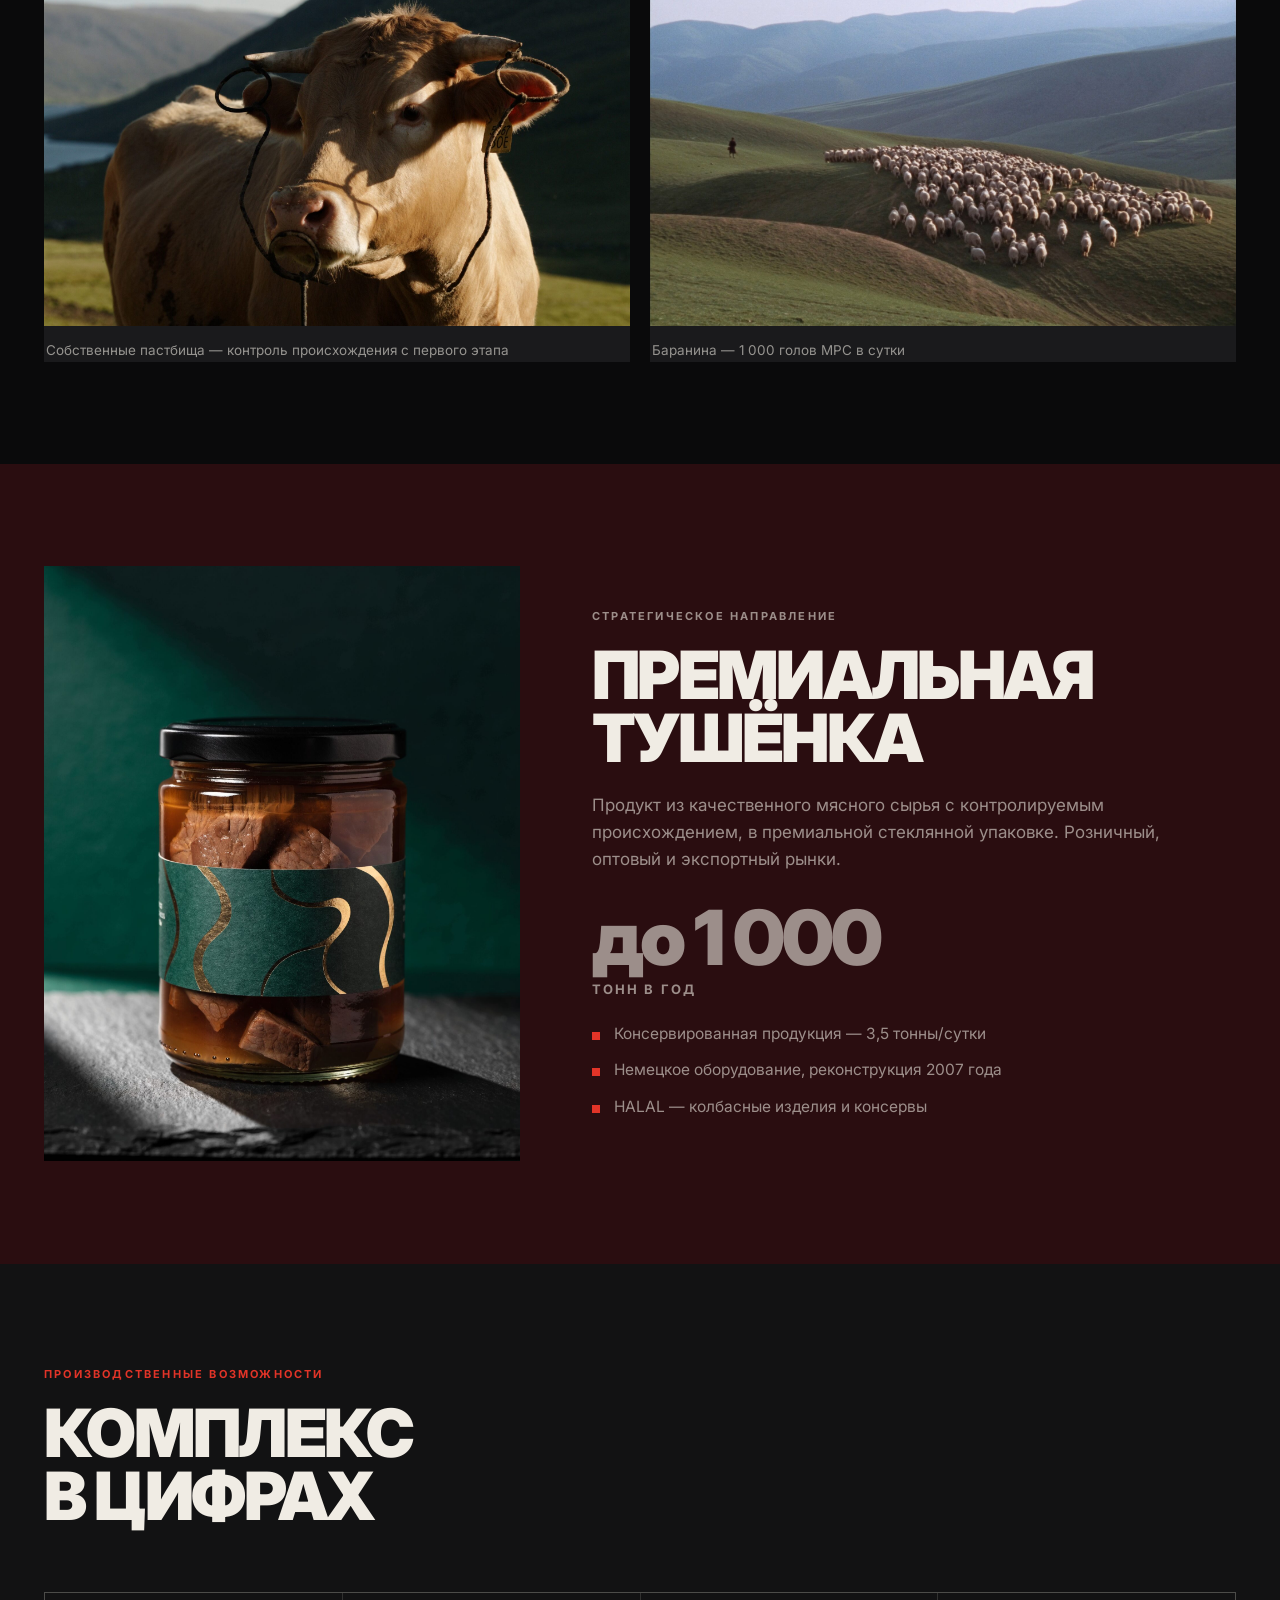
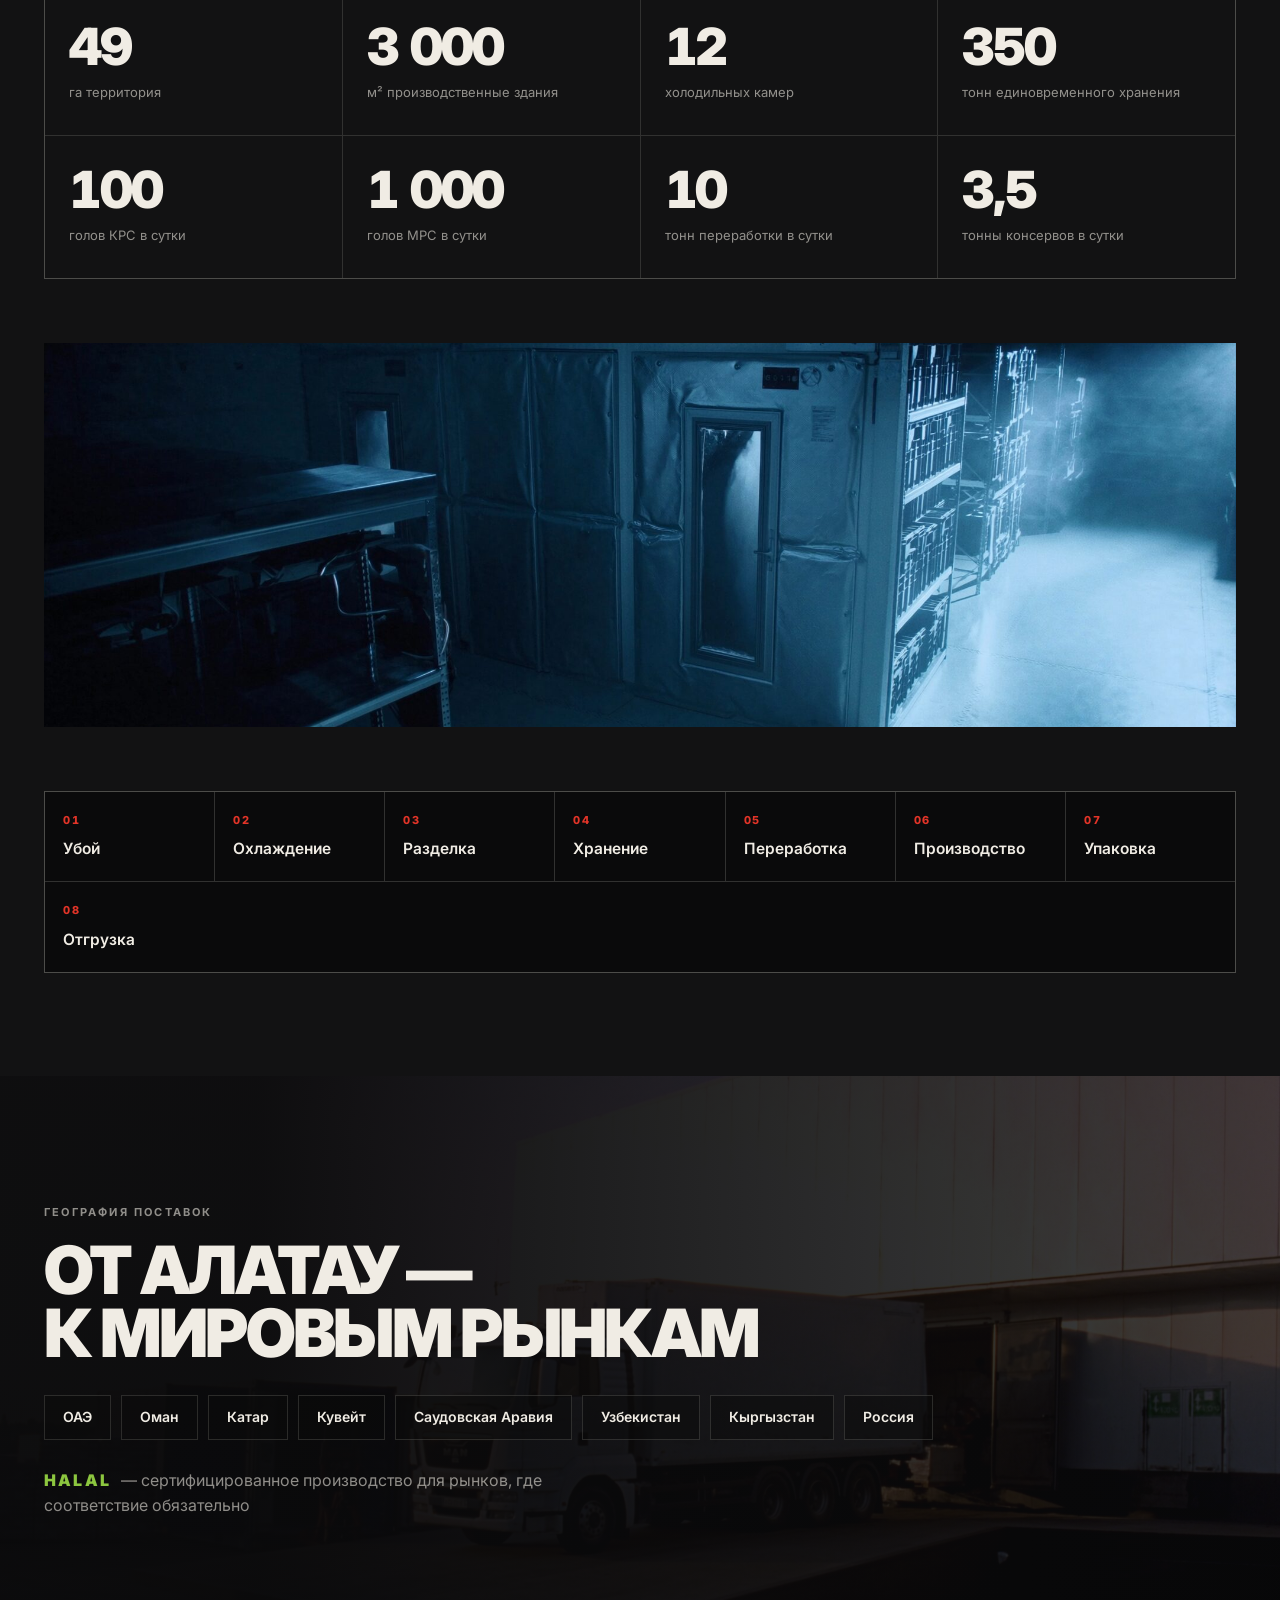
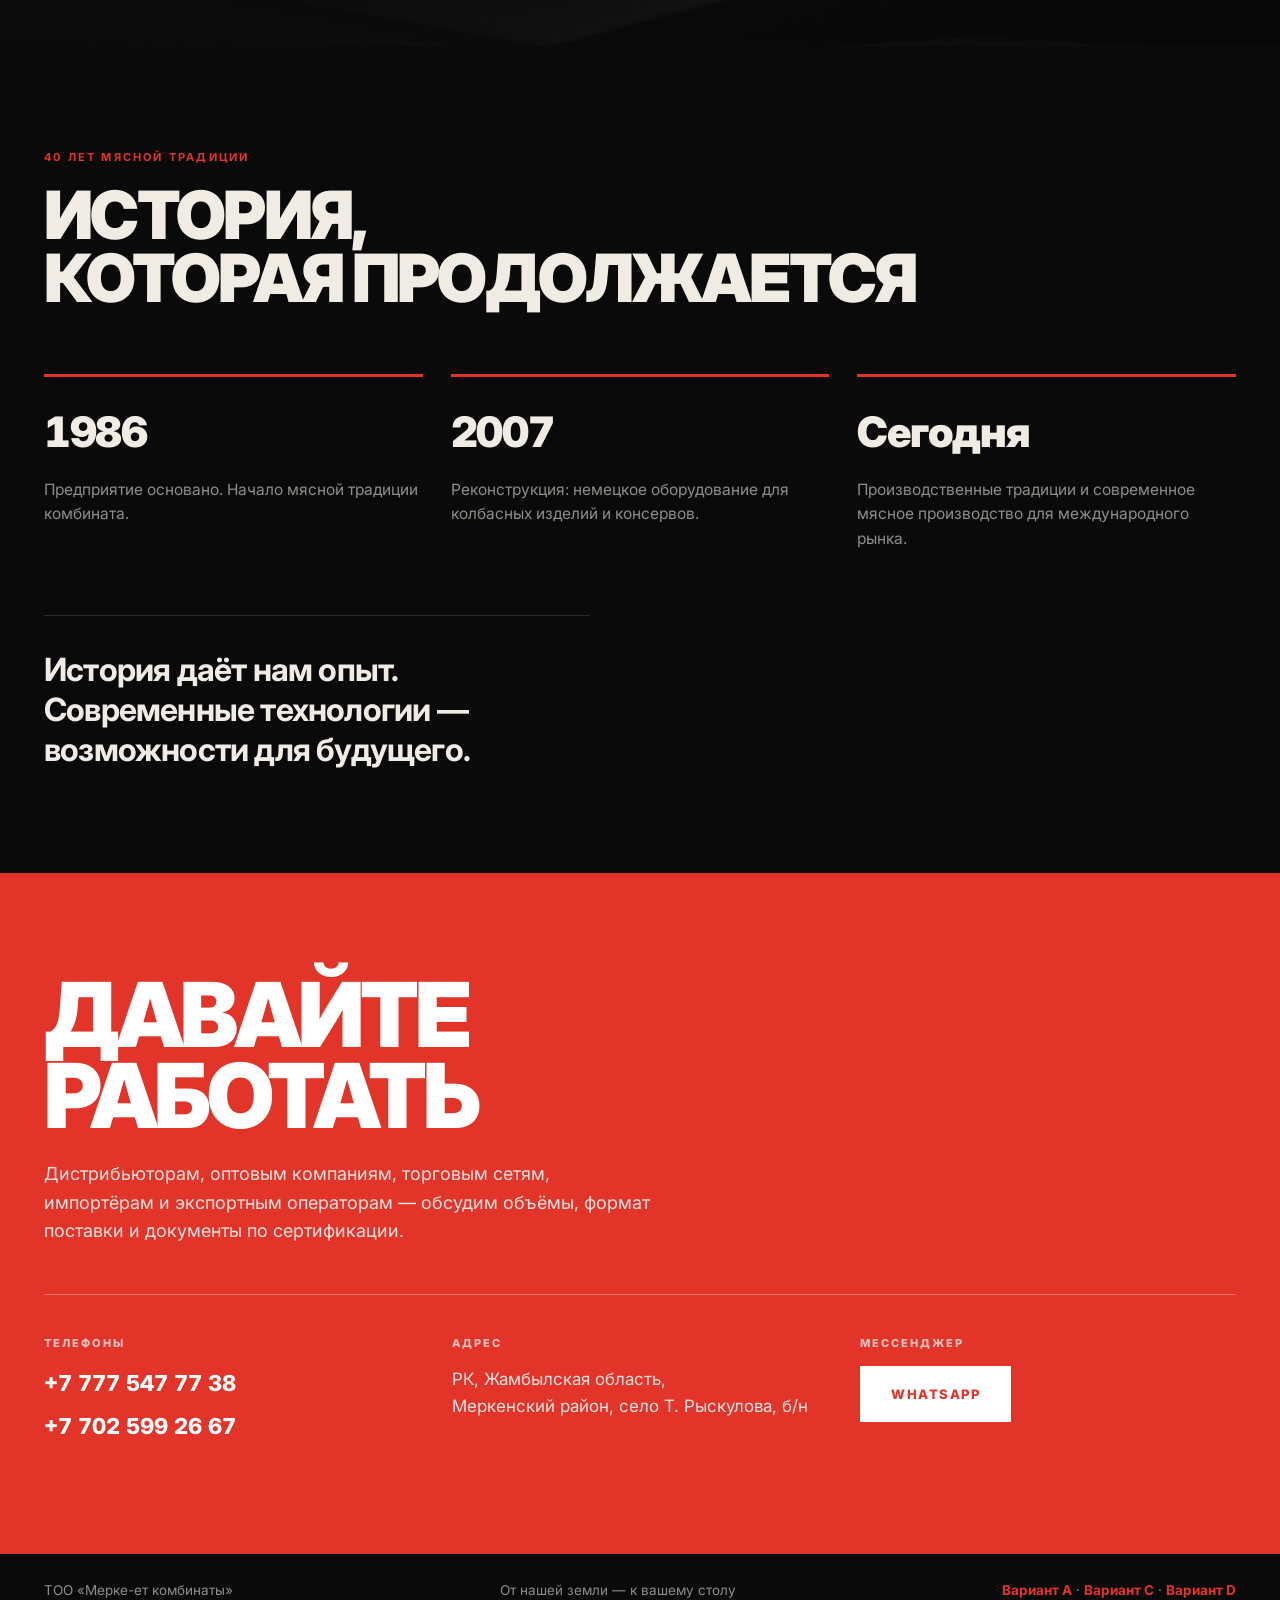
==== commit 21767705: "Добавить вариант D — «ранчо» Четвёртый визуал по референсам Animal Ranch и My Meat: кремовая карточк" ====
--- a/dark.html
+++ b/dark.html
@@ -191,7 +191,7 @@
   <div class="in foot__in">
     <span>ТОО «Мерке-ет комбинаты»</span>
     <span>От нашей земли — к вашему столу</span>
-    <span><a href="index.html">Вариант A</a> · <a href="retro.html">Вариант C</a></span>
+    <span><a href="index.html">Вариант A</a> · <a href="retro.html">Вариант C</a> · <a href="ranch.html">Вариант D</a></span>
   </div>
 </footer>
 
